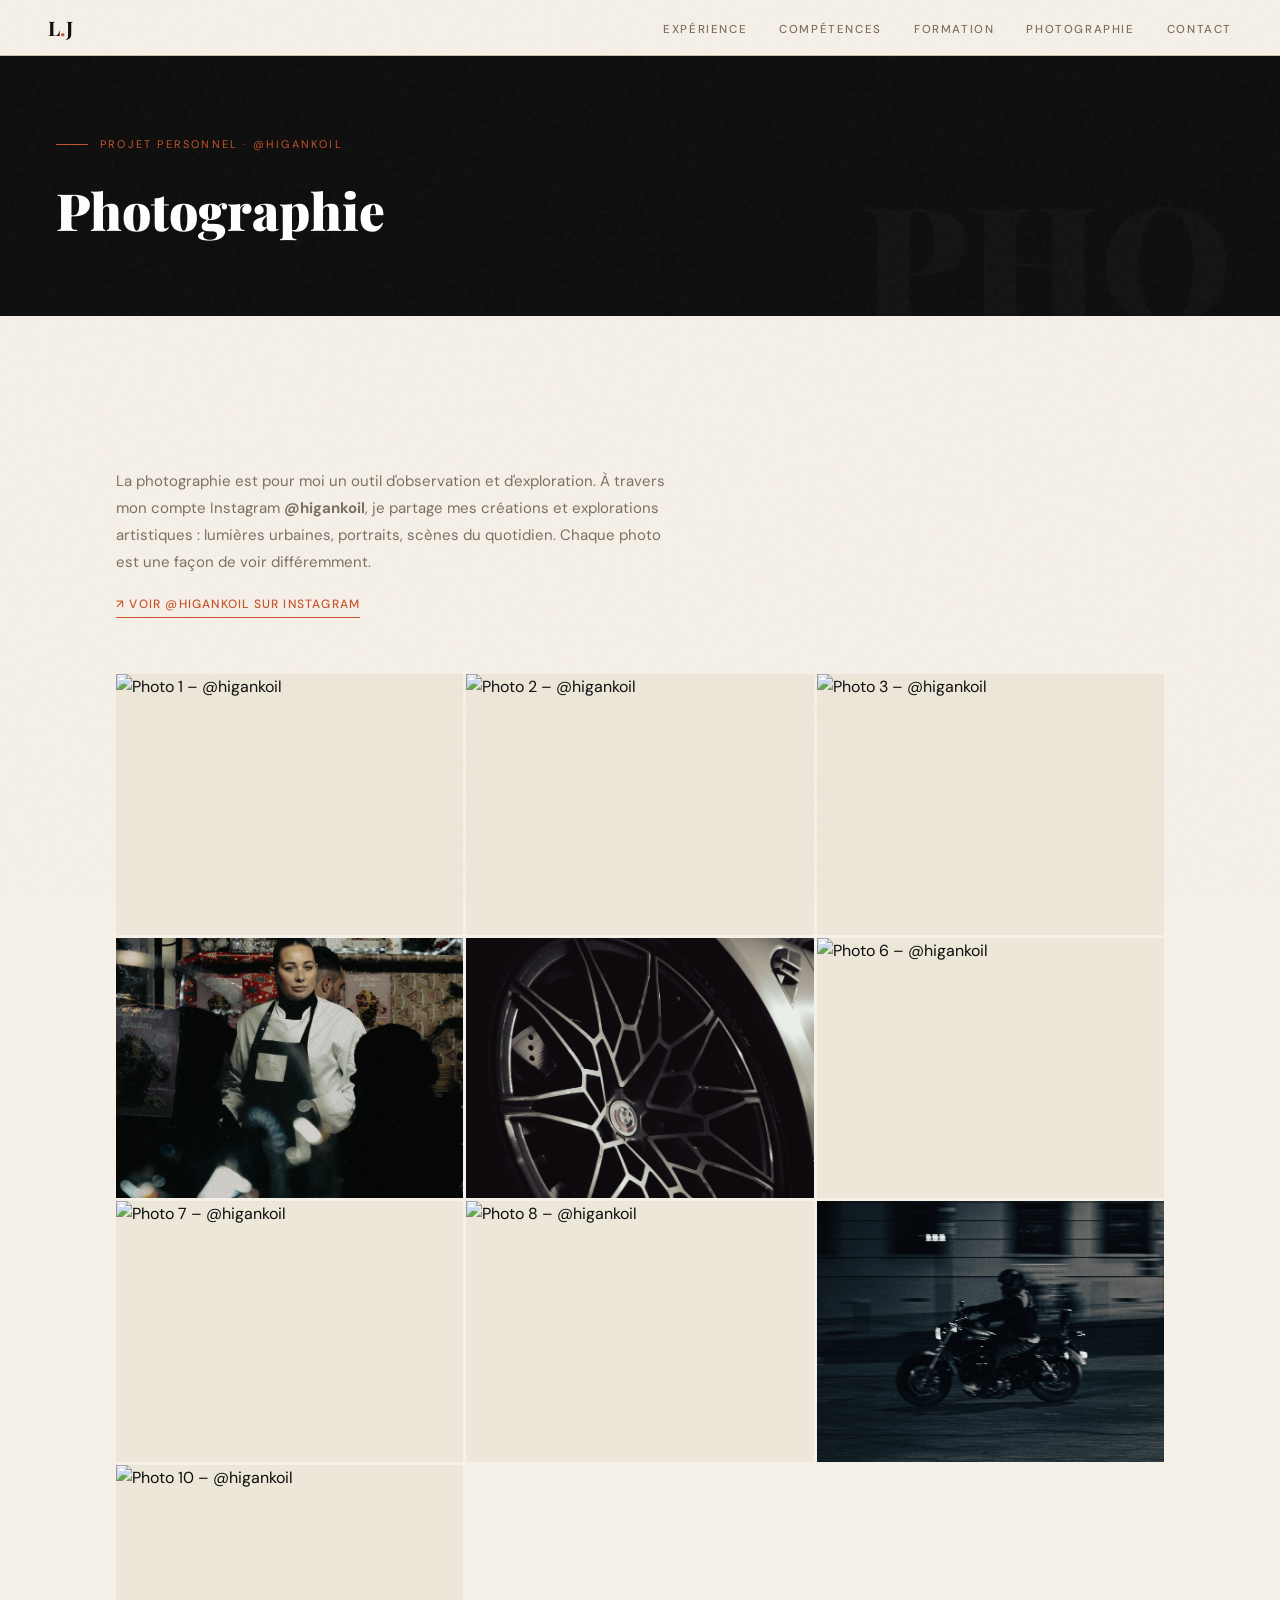
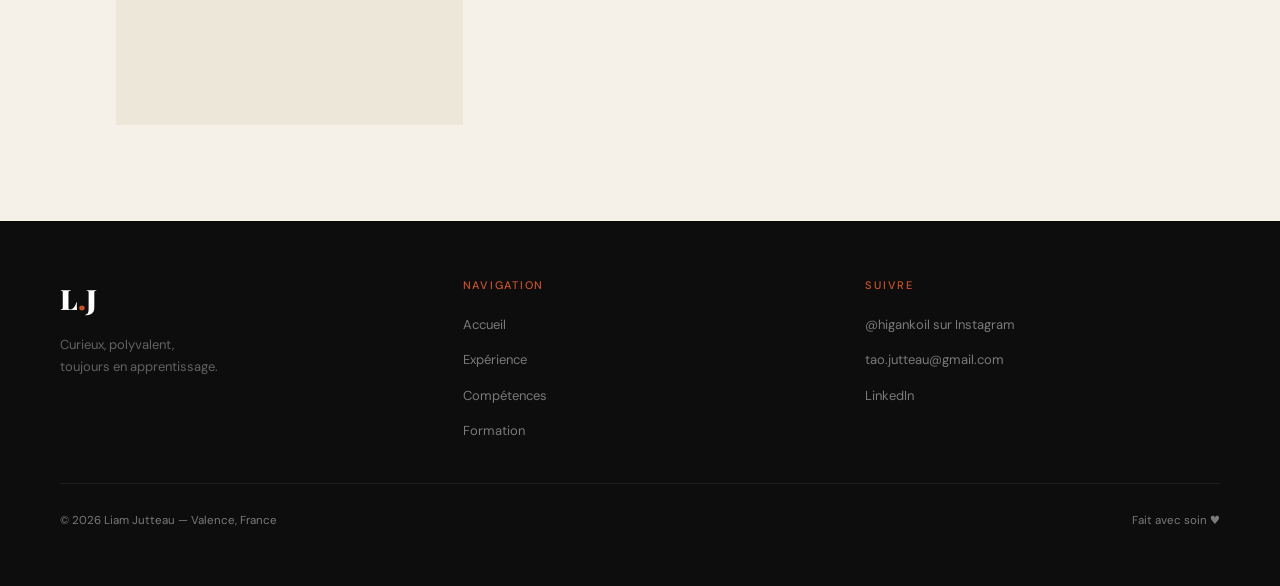
==== photographie.html @ b8f3aeb2 "# Please enter the commit message for your changes. Lines starting     # with '#' will be ignored, a" ====
<!DOCTYPE html>
<html lang="fr">
<head>
  <meta charset="UTF-8" />
  <meta name="viewport" content="width=device-width, initial-scale=1.0" />
  <title>Photographie – Liam Jutteau</title>
  <link rel="icon" href="files/favicon.svg" type="image/svg+xml" />
  <link rel="stylesheet" href="css/styles.css" />
</head>
<body>

<nav class="nav">
  <a href="index.html" class="nav-logo">L<span>.</span>J</a>
  <ul class="nav-links" id="nav-menu">
    <li><a href="experience.html">Expérience</a></li>
    <li><a href="competences.html">Compétences</a></li>
    <li><a href="formation.html">Formation</a></li>
    <li><a href="photographie.html" class="active">Photographie</a></li>
    <li><a href="contact.html">Contact</a></li>
  </ul>
  <button class="nav-burger" aria-label="Menu"><span></span><span></span><span></span></button>
</nav>

<header class="page-header" data-title="PHO">
  <p class="page-header-tag">Projet personnel · @higankoil</p>
  <h1>Photographie</h1>
</header>

<div class="page-body">
  <section class="section" id="galerie">

    <div class="gallery-intro reveal">
      <p>
        La photographie est pour moi un outil d'observation et d'exploration. À travers mon compte Instagram <strong>@higankoil</strong>, je partage mes créations et explorations artistiques : lumières urbaines, portraits, scènes du quotidien. Chaque photo est une façon de voir différemment.
      </p>
      <p style="margin-top:14px;">
        <a href="https://instagram.com/higankoil" target="_blank" rel="noopener"
           style="display:inline-flex;align-items:center;gap:8px;font-size:12px;font-weight:500;letter-spacing:0.1em;text-transform:uppercase;color:var(--accent);text-decoration:none;border-bottom:1px solid var(--accent);padding-bottom:2px;">
          ↗ Voir @higankoil sur Instagram
        </a>
      </p>
    </div>

    <div class="gallery-grid" id="gallery">

      <div class="gallery-item reveal">
        <img src="files/photos-1.jpg" alt="Photo 1 – @higankoil" loading="lazy" />
        <div class="gallery-item-overlay">
          <span class="gallery-item-label">@higankoil · 01</span>
        </div>
      </div>

      <div class="gallery-item reveal">
        <img src="files/photos-2.jpg" alt="Photo 2 – @higankoil" loading="lazy" />
        <div class="gallery-item-overlay">
          <span class="gallery-item-label">@higankoil · 02</span>
        </div>
      </div>

      <div class="gallery-item reveal">
        <img src="files/photos-3.jpeg" alt="Photo 3 – @higankoil" loading="lazy" />
        <div class="gallery-item-overlay">
          <span class="gallery-item-label">@higankoil · 03</span>
        </div>
      </div>

      <div class="gallery-item reveal">
        <img src="files/photos-4.jpeg" alt="Photo 4 – @higankoil" loading="lazy" />
        <div class="gallery-item-overlay">
          <span class="gallery-item-label">@higankoil · 04</span>
        </div>
      </div>

      <div class="gallery-item reveal">
        <img src="files/photos-5.jpeg" alt="Photo 5 – @higankoil" loading="lazy" />
        <div class="gallery-item-overlay">
          <span class="gallery-item-label">@higankoil · 05</span>
        </div>
      </div>

      <div class="gallery-item reveal">
        <img src="files/photos-6.jpeg" alt="Photo 6 – @higankoil" loading="lazy" />
        <div class="gallery-item-overlay">
          <span class="gallery-item-label">@higankoil · 06</span>
        </div>
      </div>

      <div class="gallery-item reveal">
        <img src="files/photos-7.jpg" alt="Photo 7 – @higankoil" loading="lazy" />
        <div class="gallery-item-overlay">
          <span class="gallery-item-label">@higankoil · 07</span>
        </div>
      </div>

      <div class="gallery-item reveal">
        <img src="files/photos-8.jpg" alt="Photo 8 – @higankoil" loading="lazy" />
        <div class="gallery-item-overlay">
          <span class="gallery-item-label">@higankoil · 08</span>
        </div>
      </div>

      <div class="gallery-item reveal">
        <img src="files/photos-9.jpeg" alt="Photo 9 – @higankoil" loading="lazy" />
        <div class="gallery-item-overlay">
          <span class="gallery-item-label">@higankoil · 09</span>
        </div>
      </div>

      <div class="gallery-item reveal">
        <img src="files/photos-10.jpg" alt="Photo 10 – @higankoil" loading="lazy" />
        <div class="gallery-item-overlay">
          <span class="gallery-item-label">@higankoil · 10</span>
        </div>
      </div>

    </div>
  </section>
</div>

<!-- LIGHTBOX -->
<div class="lightbox" id="lightbox" role="dialog" aria-modal="true" aria-label="Visionneuse photo">
  <button class="lightbox-close" id="lb-close" aria-label="Fermer">×</button>
  <button class="lightbox-arrow lightbox-prev" id="lb-prev" aria-label="Précédent">‹</button>
  <img id="lb-img" src="" alt="" />
  <button class="lightbox-arrow lightbox-next" id="lb-next" aria-label="Suivant">›</button>
  <p class="lightbox-counter" id="lb-counter"></p>
</div>

<footer class="footer">
  <div class="footer-inner">
    <div>
      <div class="footer-logo">L<span>.</span>J</div>
      <p class="footer-tagline">Curieux, polyvalent,<br>toujours en apprentissage.</p>
    </div>
    <div>
      <p class="footer-heading">Navigation</p>
      <ul class="footer-links">
        <li><a href="index.html">Accueil</a></li>
        <li><a href="experience.html">Expérience</a></li>
        <li><a href="competences.html">Compétences</a></li>
        <li><a href="formation.html">Formation</a></li>
      </ul>
    </div>
    <div>
      <p class="footer-heading">Suivre</p>
      <ul class="footer-links">
        <li><a href="https://instagram.com/higankoil" target="_blank" rel="noopener">@higankoil sur Instagram</a></li>
        <li><a href="mailto:tao.jutteau@gmail.com">tao.jutteau@gmail.com</a></li>
        <li><a href="https://www.linkedin.com/in/liam-jutteau" target="_blank" rel="noopener">LinkedIn</a></li>
      </ul>
    </div>
  </div>
  <div class="footer-bottom">
    <span>© 2026 Liam Jutteau — Valence, France</span>
    <span>Fait avec soin ♥</span>
  </div>
</footer>

<script src="js/main.js"></script>
<script src="js/gallery.js"></script>
</body>
</html>
---- css/styles.css ----
/* ============================================================
   LIAM JUTTEAU – Portfolio CSS
   ============================================================ */

@import url('https://fonts.googleapis.com/css2?family=Playfair+Display:ital,wght@0,400;0,700;0,900;1,400&family=DM+Sans:wght@300;400;500&display=swap');

/* ── RESET & VARIABLES ── */
*, *::before, *::after { box-sizing: border-box; margin: 0; padding: 0; }

:root {
  --ink:       #0d0d0d;
  --paper:     #f5f0e8;
  --cream:     #ede7d9;
  --accent:    #c8522a;
  --accent2:   #2a5fc8;
  --muted:     #7a7060;
  --border:    #c8bfaa;
  --light-acc: #e8f0fb;
  --white:     #ffffff;
  --sidebar-w: 260px;
  --nav-h:     56px;
  --serif:     'Playfair Display', Georgia, serif;
  --sans:      'DM Sans', system-ui, sans-serif;
}

html { scroll-behavior: smooth; font-size: 16px; }

body {
  font-family: var(--sans);
  background: var(--paper);
  color: var(--ink);
  overflow-x: hidden;
  line-height: 1.6;
}

/* Noise texture overlay */
body::after {
  content: '';
  position: fixed;
  inset: 0;
  background-image: url("data:image/svg+xml,%3Csvg viewBox='0 0 200 200' xmlns='http://www.w3.org/2000/svg'%3E%3Cfilter id='n'%3E%3CfeTurbulence type='fractalNoise' baseFrequency='0.85' numOctaves='4' stitchTiles='stitch'/%3E%3C/filter%3E%3Crect width='100%25' height='100%25' filter='url(%23n)' opacity='0.035'/%3E%3C/svg%3E");
  pointer-events: none;
  z-index: 9999;
}

img { display: block; max-width: 100%; }
a  { color: inherit; }

/* ── UTILITIES ── */
.serif       { font-family: var(--serif); }
.accent-text { color: var(--accent); }
.muted-text  { color: var(--muted); }

/* ── NAV ── */
.nav {
  position: fixed;
  top: 0; left: 0; right: 0;
  height: var(--nav-h);
  background: rgba(245,240,232,0.93);
  backdrop-filter: blur(14px);
  -webkit-backdrop-filter: blur(14px);
  border-bottom: 1px solid var(--border);
  z-index: 500;
  display: flex;
  align-items: center;
  justify-content: space-between;
  padding: 0 48px;
}

.nav-logo {
  font-family: var(--serif);
  font-size: 20px;
  font-weight: 700;
  text-decoration: none;
  color: var(--ink);
  letter-spacing: 0.02em;
}
.nav-logo span { color: var(--accent); }

.nav-links {
  display: flex;
  gap: 32px;
  list-style: none;
}
.nav-links a {
  text-decoration: none;
  font-size: 11.5px;
  font-weight: 500;
  letter-spacing: 0.14em;
  text-transform: uppercase;
  color: var(--muted);
  transition: color 0.2s;
  padding-bottom: 2px;
  border-bottom: 1px solid transparent;
}
.nav-links a:hover,
.nav-links a.active {
  color: var(--accent);
  border-bottom-color: var(--accent);
}

.nav-burger {
  display: none;
  flex-direction: column;
  gap: 5px;
  cursor: pointer;
  background: none;
  border: none;
  padding: 4px;
}
.nav-burger span {
  display: block;
  width: 24px;
  height: 1.5px;
  background: var(--ink);
  transition: all 0.3s;
}

/* ── HERO ── */
.hero {
  min-height: 100vh;
  display: grid;
  grid-template-columns: 1fr 1fr;
  padding-top: var(--nav-h);
}

.hero-left {
  background: var(--ink);
  padding: 80px 56px;
  display: flex;
  flex-direction: column;
  justify-content: center;
  position: relative;
  overflow: hidden;
}
.hero-left::before {
  content: 'LJ';
  position: absolute;
  bottom: -60px; right: -20px;
  font-family: var(--serif);
  font-size: 280px;
  font-weight: 900;
  color: rgba(255,255,255,0.025);
  line-height: 1;
  pointer-events: none;
  user-select: none;
}

.hero-tag {
  font-size: 11px;
  font-weight: 500;
  letter-spacing: 0.22em;
  color: var(--accent);
  text-transform: uppercase;
  margin-bottom: 28px;
  opacity: 0;
  animation: fadeUp 0.7s 0.15s forwards;
}
.hero-name {
  font-family: var(--serif);
  font-size: clamp(52px, 5.5vw, 82px);
  font-weight: 900;
  color: var(--white);
  line-height: 1.0;
  margin-bottom: 32px;
  opacity: 0;
  animation: fadeUp 0.7s 0.3s forwards;
}
.hero-name span { color: var(--accent); display: block; }

.hero-desc {
  font-size: 15px;
  font-weight: 300;
  color: rgba(255,255,255,0.58);
  line-height: 1.85;
  max-width: 400px;
  margin-bottom: 44px;
  opacity: 0;
  animation: fadeUp 0.7s 0.45s forwards;
}

.hero-cta {
  display: flex;
  gap: 16px;
  flex-wrap: wrap;
  opacity: 0;
  animation: fadeUp 0.7s 0.6s forwards;
}
.btn {
  display: inline-flex;
  align-items: center;
  gap: 8px;
  padding: 13px 28px;
  font-size: 12px;
  font-weight: 500;
  letter-spacing: 0.1em;
  text-transform: uppercase;
  text-decoration: none;
  transition: all 0.25s;
  border: 1px solid transparent;
  cursor: pointer;
  font-family: var(--sans);
}
.btn-primary {
  background: var(--accent);
  color: var(--white);
  border-color: var(--accent);
}
.btn-primary:hover { background: #a8431f; border-color: #a8431f; }
.btn-outline {
  background: transparent;
  color: rgba(255,255,255,0.7);
  border-color: rgba(255,255,255,0.25);
}
.btn-outline:hover {
  border-color: var(--white);
  color: var(--white);
}

.hero-contacts {
  margin-top: 44px;
  display: flex;
  flex-direction: column;
  gap: 10px;
  opacity: 0;
  animation: fadeUp 0.7s 0.75s forwards;
}
.hero-contacts a {
  color: rgba(255,255,255,0.4);
  text-decoration: none;
  font-size: 13px;
  display: flex;
  align-items: center;
  gap: 12px;
  transition: color 0.2s;
}
.hero-contacts a:hover { color: var(--accent); }
.hero-contacts a::before {
  content: '';
  width: 28px; height: 1px;
  background: var(--accent);
  flex-shrink: 0;
}

/* Hero right — stat panel */
.hero-right {
  background: var(--cream);
  display: flex;
  flex-direction: column;
  justify-content: center;
  padding: 80px 56px;
  position: relative;
}
.hero-right::after {
  content: '';
  position: absolute;
  top: 48px; right: 48px;
  width: 100px; height: 100px;
  border: 1px solid var(--border);
  border-radius: 50%;
  opacity: 0.6;
}

.stat-grid {
  display: grid;
  grid-template-columns: 1fr 1fr;
  gap: 2px;
  margin-bottom: 52px;
}
.stat {
  background: var(--white);
  padding: 30px 26px;
  opacity: 0;
  animation: fadeUp 0.7s forwards;
}
.stat:nth-child(1){animation-delay:0.25s}
.stat:nth-child(2){animation-delay:0.40s}
.stat:nth-child(3){animation-delay:0.55s}
.stat:nth-child(4){animation-delay:0.70s}

.stat-num {
  font-family: var(--serif);
  font-size: 46px;
  font-weight: 900;
  color: var(--ink);
  line-height: 1;
}
.stat-num sup { font-size: 20px; color: var(--accent); }
.stat-label {
  font-size: 11px;
  letter-spacing: 0.1em;
  color: var(--muted);
  text-transform: uppercase;
  margin-top: 6px;
}

.hero-nav-hint {
  display: flex;
  gap: 10px;
  flex-wrap: wrap;
  opacity: 0;
  animation: fadeUp 0.7s 0.9s forwards;
}
.hero-pill {
  text-decoration: none;
  font-size: 11px;
  font-weight: 500;
  letter-spacing: 0.1em;
  text-transform: uppercase;
  color: var(--muted);
  padding: 8px 16px;
  border: 1px solid var(--border);
  transition: all 0.2s;
}
.hero-pill:hover {
  background: var(--ink);
  color: var(--white);
  border-color: var(--ink);
}

/* ── PAGE WRAPPER ── */
.page-body {
  padding-top: var(--nav-h);
}

/* ── SECTION LAYOUT ── */
.section {
  padding: 96px 56px;
  max-width: 1160px;
  margin: 0 auto;
}
.section-full {
  padding: 96px 56px;
}

.section-header {
  display: flex;
  align-items: baseline;
  gap: 20px;
  margin-bottom: 64px;
}
.section-num {
  font-family: var(--serif);
  font-size: 68px;
  font-weight: 900;
  color: var(--cream);
  line-height: 1;
  user-select: none;
}
.section-title {
  font-family: var(--serif);
  font-size: 34px;
  font-weight: 700;
  color: var(--ink);
}
.section-sub {
  font-size: 14px;
  color: var(--muted);
  margin-top: 6px;
  max-width: 520px;
}

.divider {
  width: 100%;
  height: 1px;
  background: var(--border);
  max-width: 1160px;
  margin: 0 auto;
}

/* ── EXPERIENCE ── */
.exp-list { display: flex; flex-direction: column; }

.exp-item {
  display: grid;
  grid-template-columns: 190px 1fr;
  border-top: 1px solid var(--border);
  padding: 38px 0;
  position: relative;
  transition: background 0.3s;
}
.exp-item::after {
  content: '';
  position: absolute;
  left: 0; top: 0;
  width: 0; height: 2px;
  background: var(--accent);
  transition: width 0.4s ease;
}
.exp-item:hover::after { width: 100%; }

.exp-period {
  font-size: 11.5px;
  font-weight: 500;
  letter-spacing: 0.08em;
  color: var(--muted);
  padding-top: 4px;
  text-transform: uppercase;
  line-height: 1.7;
}

.exp-content {
  padding-left: 44px;
  border-left: 1px solid var(--border);
}
.exp-role {
  font-family: var(--serif);
  font-size: 21px;
  font-weight: 700;
  color: var(--ink);
  margin-bottom: 4px;
}
.exp-company {
  font-size: 13px;
  font-weight: 500;
  color: var(--accent);
  margin-bottom: 16px;
  letter-spacing: 0.04em;
}
.exp-bullets {
  list-style: none;
  display: flex;
  flex-direction: column;
  gap: 7px;
}
.exp-bullets li {
  font-size: 14px;
  color: var(--muted);
  line-height: 1.65;
  padding-left: 18px;
  position: relative;
}
.exp-bullets li::before {
  content: '—';
  position: absolute;
  left: 0;
  color: var(--accent);
  font-size: 11px;
  top: 3px;
}
.exp-tags {
  display: flex;
  flex-wrap: wrap;
  gap: 8px;
  margin-top: 18px;
}
.tag {
  font-size: 10.5px;
  font-weight: 500;
  letter-spacing: 0.09em;
  text-transform: uppercase;
  padding: 4px 12px;
  border: 1px solid var(--border);
  color: var(--muted);
  border-radius: 1px;
  transition: all 0.2s;
}
.tag:hover {
  border-color: var(--accent);
  color: var(--accent);
  background: rgba(200,82,42,0.04);
}

/* ── SKILLS ── */
.skills-grid {
  display: grid;
  grid-template-columns: repeat(3, 1fr);
  gap: 2px;
}
.skill-card {
  background: var(--cream);
  padding: 36px 32px;
  transition: background 0.3s;
  cursor: default;
}
.skill-card:hover { background: var(--ink); }
.skill-card:hover .skill-name  { color: var(--white); }
.skill-card:hover .skill-bar-fill { background: var(--accent); }
.skill-card:hover .skill-level { color: rgba(255,255,255,0.45); }

.skill-name {
  font-family: var(--serif);
  font-size: 16px;
  font-weight: 700;
  color: var(--ink);
  margin-bottom: 18px;
  transition: color 0.3s;
}
.skill-bar {
  height: 1.5px;
  background: var(--border);
  border-radius: 1px;
  margin-bottom: 8px;
}
.skill-bar-fill {
  height: 100%;
  background: var(--ink);
  border-radius: 1px;
  transition: background 0.3s;
}
.skill-level {
  font-size: 10.5px;
  letter-spacing: 0.1em;
  color: var(--muted);
  text-transform: uppercase;
  transition: color 0.3s;
}

/* ── LANGUAGES ── */
.lang-grid {
  display: grid;
  grid-template-columns: repeat(4, 1fr);
  gap: 2px;
}
.lang-card {
  background: var(--cream);
  padding: 44px 32px;
  text-align: center;
  position: relative;
  overflow: hidden;
  transition: background 0.3s;
}
.lang-card:hover { background: var(--ink); }
.lang-card:hover .lang-name  { color: var(--white); }
.lang-card:hover .lang-level { color: rgba(255,255,255,0.45); }
.lang-card:hover .lang-flag  { opacity: 0.12; }

.lang-flag {
  font-size: 52px;
  margin-bottom: 18px;
  display: block;
  transition: opacity 0.3s;
}
.lang-name {
  font-family: var(--serif);
  font-size: 19px;
  font-weight: 700;
  color: var(--ink);
  margin-bottom: 8px;
  transition: color 0.3s;
}
.lang-level {
  font-size: 12px;
  font-weight: 500;
  letter-spacing: 0.1em;
  color: var(--muted);
  text-transform: uppercase;
  transition: color 0.3s;
}
.lang-badge {
  display: inline-block;
  margin-top: 12px;
  font-size: 11px;
  padding: 4px 12px;
  background: var(--accent);
  color: var(--white);
  border-radius: 1px;
  font-weight: 500;
  letter-spacing: 0.08em;
}

/* ── FORMATION ── */
.formation-grid {
  display: grid;
  grid-template-columns: 1fr 1fr;
  gap: 2px;
}
.formation-card {
  background: var(--cream);
  padding: 44px 40px;
  position: relative;
  overflow: hidden;
  transition: background 0.3s;
}
.formation-card:hover { background: var(--white); }
.formation-card::before {
  content: attr(data-year);
  position: absolute;
  top: 16px; right: 24px;
  font-family: var(--serif);
  font-size: 56px;
  font-weight: 900;
  color: rgba(0,0,0,0.04);
  line-height: 1;
  pointer-events: none;
}
.formation-icon {
  width: 46px; height: 46px;
  background: var(--ink);
  display: flex;
  align-items: center;
  justify-content: center;
  margin-bottom: 22px;
  font-size: 22px;
}
.formation-title {
  font-family: var(--serif);
  font-size: 21px;
  font-weight: 700;
  color: var(--ink);
  margin-bottom: 6px;
}
.formation-sub {
  font-size: 13px;
  color: var(--accent);
  font-weight: 500;
  margin-bottom: 16px;
  letter-spacing: 0.03em;
}
.formation-desc {
  font-size: 14px;
  color: var(--muted);
  line-height: 1.75;
}

/* ── PASSIONS ── */
.passions-flex {
  display: flex;
  flex-wrap: wrap;
  gap: 10px;
}
.passion-pill {
  display: flex;
  align-items: center;
  gap: 10px;
  padding: 16px 24px;
  background: var(--cream);
  font-size: 14px;
  font-weight: 500;
  color: var(--ink);
  cursor: default;
  transition: all 0.25s;
  border: 1px solid transparent;
}
.passion-pill:hover {
  background: var(--ink);
  color: var(--white);
}
.passion-pill .icon { font-size: 22px; }

/* ── PHOTO GALLERY ── */
.gallery-intro {
  max-width: 560px;
  margin-bottom: 56px;
}
.gallery-intro p {
  font-size: 15px;
  color: var(--muted);
  line-height: 1.8;
}

.gallery-grid {
  display: grid;
  grid-template-columns: repeat(3, 1fr);
  gap: 3px;
}
.gallery-item {
  position: relative;
  overflow: hidden;
  aspect-ratio: 4/3;
  background: var(--cream);
  cursor: pointer;
}
.gallery-item img {
  width: 100%;
  height: 100%;
  object-fit: cover;
  transition: transform 0.5s ease, filter 0.4s;
  filter: grayscale(20%);
}
.gallery-item:hover img {
  transform: scale(1.05);
  filter: grayscale(0%);
}
.gallery-item-overlay {
  position: absolute;
  inset: 0;
  background: rgba(13,13,13,0);
  display: flex;
  align-items: flex-end;
  padding: 20px;
  transition: background 0.3s;
}
.gallery-item:hover .gallery-item-overlay {
  background: rgba(13,13,13,0.45);
}
.gallery-item-label {
  font-size: 12px;
  font-weight: 500;
  letter-spacing: 0.1em;
  text-transform: uppercase;
  color: rgba(255,255,255,0);
  transition: color 0.3s;
}
.gallery-item:hover .gallery-item-label { color: var(--white); }

/* Lightbox */
.lightbox {
  position: fixed;
  inset: 0;
  background: rgba(0,0,0,0.92);
  z-index: 1000;
  display: none;
  align-items: center;
  justify-content: center;
  padding: 24px;
}
.lightbox.open { display: flex; }
.lightbox img {
  max-width: 90vw;
  max-height: 88vh;
  object-fit: contain;
  border: 1px solid rgba(255,255,255,0.08);
}
.lightbox-close {
  position: absolute;
  top: 24px; right: 32px;
  color: var(--white);
  font-size: 32px;
  cursor: pointer;
  background: none;
  border: none;
  opacity: 0.7;
  transition: opacity 0.2s;
  font-family: var(--serif);
}
.lightbox-close:hover { opacity: 1; }
.lightbox-arrow {
  position: absolute;
  top: 50%;
  transform: translateY(-50%);
  background: none;
  border: 1px solid rgba(255,255,255,0.2);
  color: var(--white);
  font-size: 24px;
  width: 48px; height: 48px;
  cursor: pointer;
  display: flex;
  align-items: center;
  justify-content: center;
  transition: all 0.2s;
}
.lightbox-arrow:hover { background: var(--accent); border-color: var(--accent); }
.lightbox-prev { left: 24px; }
.lightbox-next { right: 24px; }
.lightbox-counter {
  position: absolute;
  bottom: 24px;
  color: rgba(255,255,255,0.5);
  font-size: 12px;
  letter-spacing: 0.12em;
}

/* ── FOOTER ── */
.footer {
  background: var(--ink);
  color: rgba(255,255,255,0.45);
  padding: 56px;
  margin-top: 0;
}
.footer-inner {
  max-width: 1160px;
  margin: 0 auto;
  display: grid;
  grid-template-columns: 1fr 1fr 1fr;
  gap: 48px;
  padding-bottom: 40px;
  border-bottom: 1px solid rgba(255,255,255,0.08);
  margin-bottom: 28px;
}
.footer-logo {
  font-family: var(--serif);
  font-size: 28px;
  font-weight: 900;
  color: var(--white);
  margin-bottom: 12px;
}
.footer-logo span { color: var(--accent); }
.footer-tagline {
  font-size: 13px;
  color: rgba(255,255,255,0.35);
  line-height: 1.7;
}
.footer-heading {
  font-size: 11px;
  font-weight: 500;
  letter-spacing: 0.16em;
  text-transform: uppercase;
  color: var(--accent);
  margin-bottom: 16px;
}
.footer-links {
  list-style: none;
  display: flex;
  flex-direction: column;
  gap: 10px;
}
.footer-links a {
  font-size: 13px;
  color: rgba(255,255,255,0.45);
  text-decoration: none;
  transition: color 0.2s;
}
.footer-links a:hover { color: var(--white); }
.footer-bottom {
  max-width: 1160px;
  margin: 0 auto;
  display: flex;
  justify-content: space-between;
  align-items: center;
  font-size: 11.5px;
}

/* ── REVEAL ANIMATION ── */
.reveal {
  opacity: 0;
  transform: translateY(28px);
  transition: opacity 0.65s ease, transform 0.65s ease;
}
.reveal.visible {
  opacity: 1;
  transform: none;
}

/* ── PAGE HEADER (inner pages) ── */
.page-header {
  background: var(--ink);
  padding: 80px 56px 64px;
  margin-top: var(--nav-h);
  position: relative;
  overflow: hidden;
}
.page-header::before {
  content: attr(data-title);
  position: absolute;
  right: 48px; bottom: -20px;
  font-family: var(--serif);
  font-size: 160px;
  font-weight: 900;
  color: rgba(255,255,255,0.025);
  line-height: 1;
  pointer-events: none;
  user-select: none;
}
.page-header-tag {
  font-size: 11px;
  letter-spacing: 0.2em;
  text-transform: uppercase;
  color: var(--accent);
  margin-bottom: 16px;
  display: flex;
  align-items: center;
  gap: 12px;
}
.page-header-tag::before {
  content: '';
  width: 32px; height: 1px;
  background: var(--accent);
}
.page-header h1 {
  font-family: var(--serif);
  font-size: clamp(36px, 4vw, 58px);
  font-weight: 900;
  color: var(--white);
}

/* ── KEYFRAMES ── */
@keyframes fadeUp {
  from { opacity: 0; transform: translateY(22px); }
  to   { opacity: 1; transform: translateY(0);    }
}

/* ── RESPONSIVE ── */
@media (max-width: 1024px) {
  .skills-grid { grid-template-columns: 1fr 1fr; }
}

@media (max-width: 860px) {
  .nav { padding: 0 24px; }
  .nav-links { display: none; }
  .nav-links.open {
    display: flex;
    flex-direction: column;
    position: absolute;
    top: var(--nav-h);
    left: 0; right: 0;
    background: rgba(245,240,232,0.97);
    backdrop-filter: blur(14px);
    padding: 24px;
    gap: 20px;
    border-bottom: 1px solid var(--border);
  }
  .nav-burger { display: flex; }

  .hero { grid-template-columns: 1fr; }
  .hero-right { display: none; }
  .hero-left { padding: 60px 28px; }

  .section, .section-full { padding: 64px 24px; }
  .page-header { padding: 64px 24px 48px; }

  .exp-item { grid-template-columns: 1fr; }
  .exp-content { padding-left: 0; border-left: none; border-top: 1px solid var(--border); padding-top: 18px; margin-top: 12px; }

  .skills-grid { grid-template-columns: 1fr; }
  .lang-grid   { grid-template-columns: 1fr 1fr; }
  .formation-grid { grid-template-columns: 1fr; }
  .gallery-grid { grid-template-columns: 1fr 1fr; }

  .footer-inner { grid-template-columns: 1fr; gap: 32px; }
  .footer-bottom { flex-direction: column; gap: 8px; text-align: center; }

  .section-num { font-size: 48px; }
}

@media (max-width: 480px) {
  .lang-grid { grid-template-columns: 1fr 1fr; }
  .gallery-grid { grid-template-columns: 1fr; }
}
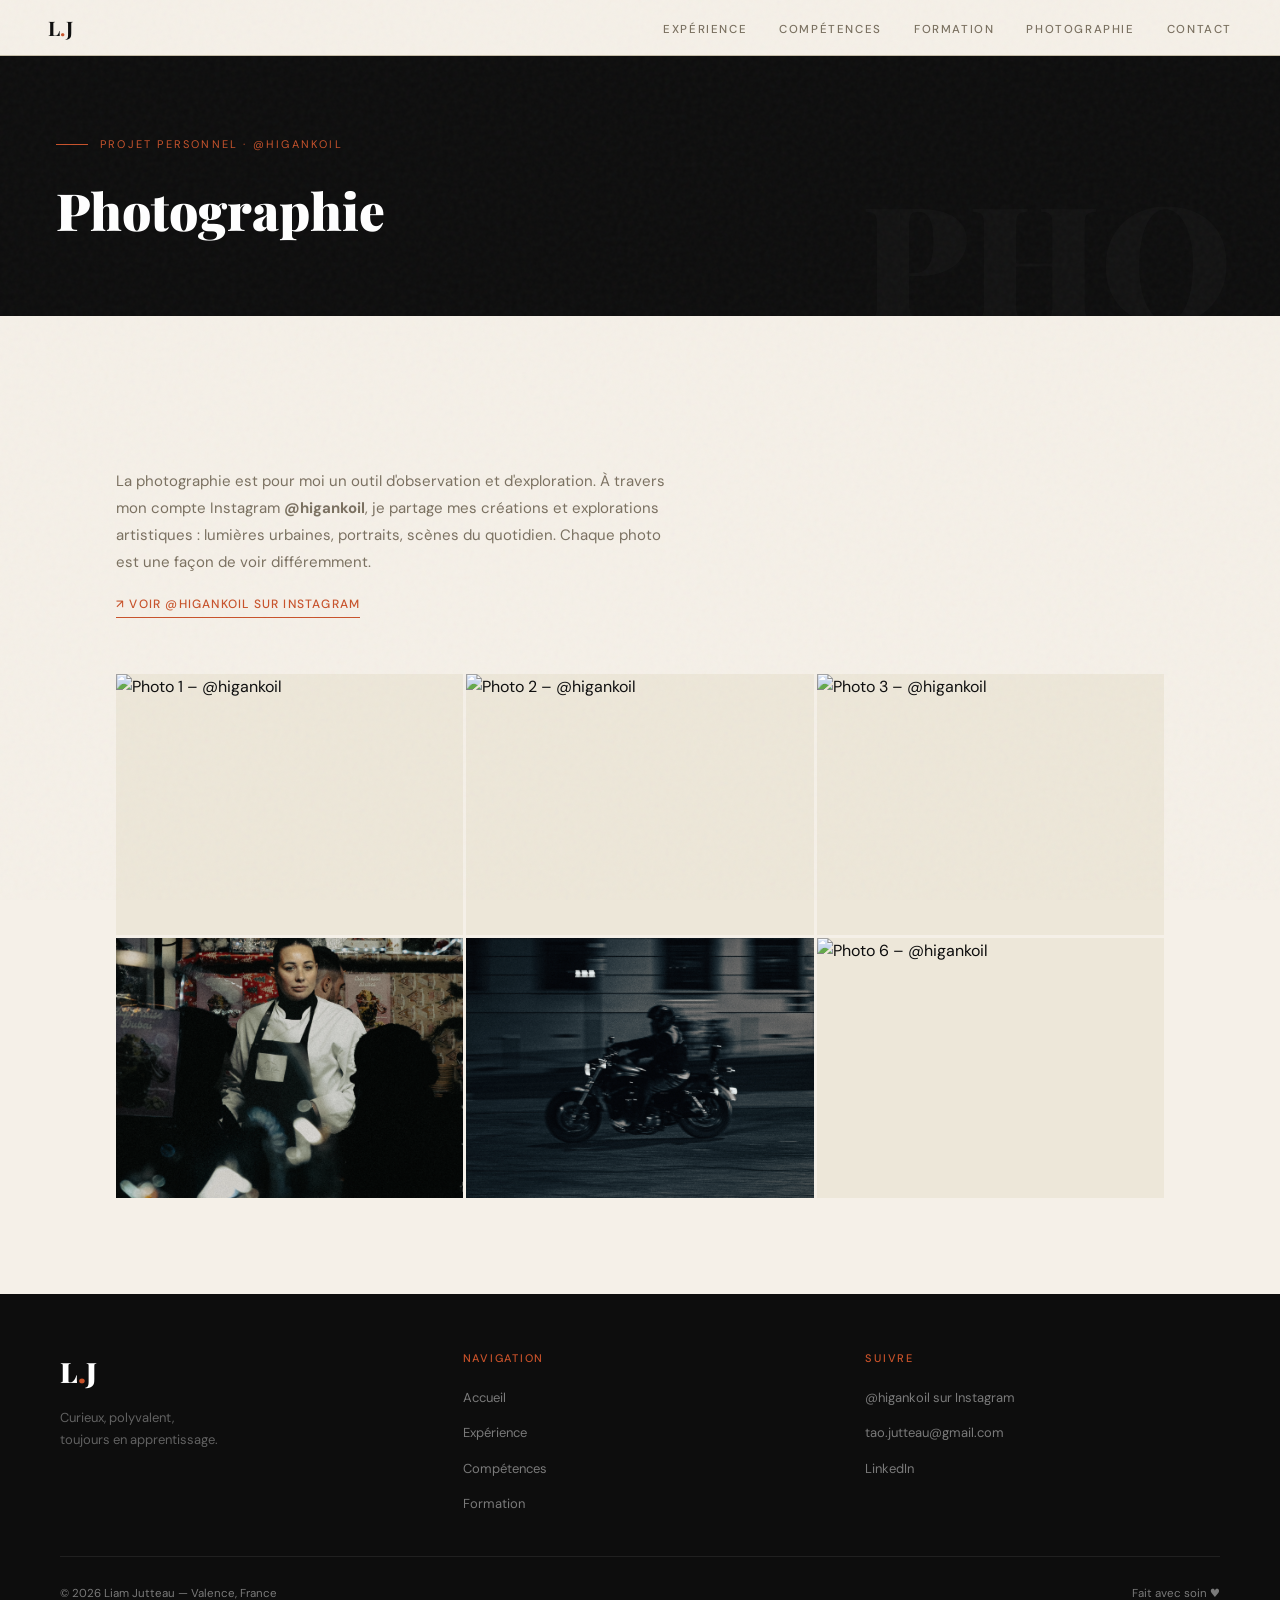
==== commit 34e339d4: "# Please enter the commit message for your changes. Lines starting     # with '#' will be ignored, a" ====
--- a/photographie.html
+++ b/photographie.html
@@ -85,34 +85,6 @@
         </div>
       </div>
 
-      <div class="gallery-item reveal">
-        <img src="files/photos-7.jpg" alt="Photo 7 – @higankoil" loading="lazy" />
-        <div class="gallery-item-overlay">
-          <span class="gallery-item-label">@higankoil · 07</span>
-        </div>
-      </div>
-
-      <div class="gallery-item reveal">
-        <img src="files/photos-8.jpg" alt="Photo 8 – @higankoil" loading="lazy" />
-        <div class="gallery-item-overlay">
-          <span class="gallery-item-label">@higankoil · 08</span>
-        </div>
-      </div>
-
-      <div class="gallery-item reveal">
-        <img src="files/photos-9.jpeg" alt="Photo 9 – @higankoil" loading="lazy" />
-        <div class="gallery-item-overlay">
-          <span class="gallery-item-label">@higankoil · 09</span>
-        </div>
-      </div>
-
-      <div class="gallery-item reveal">
-        <img src="files/photos-10.jpg" alt="Photo 10 – @higankoil" loading="lazy" />
-        <div class="gallery-item-overlay">
-          <span class="gallery-item-label">@higankoil · 10</span>
-        </div>
-      </div>
-
     </div>
   </section>
 </div>
